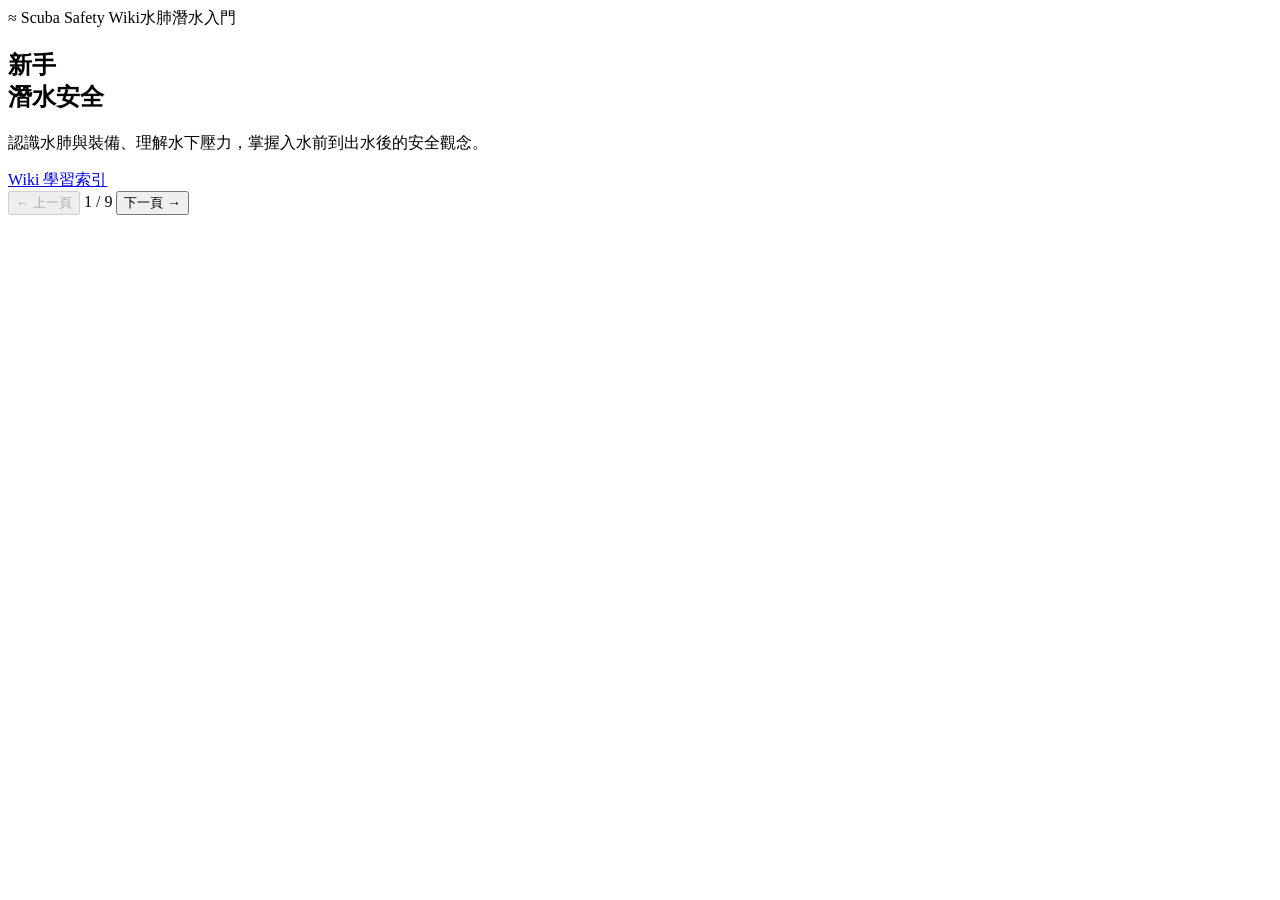
==== presentation/index.html @ 5b240881 "Create index.html" ====
<!doctype html>
<html lang="zh-Hant">
<head>
<meta charset="utf-8">
<meta name="viewport" content="width=device-width, initial-scale=1">
<title>新手潛水安全</title>
<link rel="stylesheet" href="style.css">
<script src="slides.js" defer></script>
</head>
<body>
<div class="deck">
<header class="masthead"><span class="brand"><span aria-hidden="true">≈</span> Scuba Safety Wiki</span><span>水肺潛水入門</span></header>
<main>
<section class="slide cover" aria-labelledby="cover">
  <div class="hero"><div>
    <h1 id="cover" tabindex="-1">新手<br>潛水安全</h1>
    <p class="lead">認識水肺與裝備、理解水下壓力，掌握入水前到出水後的安全觀念。</p>
    <a class="source" href="../wiki/index.md">Wiki 學習索引</a>
  </div>
  <div class="ocean" aria-hidden="true"><div class="waterline"></div><i class="bubble b1"></i><i class="bubble b2"></i><i class="bubble b3"></i><div class="fish"><i></i></div><div class="little-fish"></div><div class="reef"></div></div>
  </div>
</section>
<section class="slide" hidden aria-labelledby="compare">
  <h2 id="compare" tabindex="-1">水肺潛水與浮潛</h2>
  <div class="cards two">
    <article><span class="icon" aria-hidden="true">🌊</span><h3>浮潛</h3><p>在水面用呼吸管吸入空氣。</p></article>
    <article><span class="icon" aria-hidden="true">🤿</span><h3>水肺潛水</h3><p>帶著氣瓶，透過調節器在水下呼吸。</p></article>
  </div>
  <p class="note">水肺潛水需要理論與水中訓練。請在受訓範圍內，與受過訓練的潛伴同行。</p>
  <a class="source" href="../wiki/scuba-vs-snorkeling.md">Wiki · 水肺潛水與浮潛差異</a>
</section>
<section class="slide" hidden aria-labelledby="pressure">
  <h2 id="pressure" tabindex="-1">越深，水壓越大</h2>
  <div class="metric"><strong>↓ 約 10 公尺</strong><span>海水中每多下潛約 10 公尺，壓力增加約 1 個大氣壓。</span></div>
  <ul class="steps">
    <li>下潛時及早、頻繁、輕柔地平衡中耳與外界壓力。</li>
    <li>無法平壓時停下，必要時略升再試。仍無法平壓就結束潛水，避免硬做。</li>
    <li>若耳痛、眩暈或突然聽力下降，結束潛水。症狀持續則先就醫，暫停潛水。</li>
  </ul>
  <a class="source" href="../wiki/pressure-equalization.md">Wiki · 水下壓力與耳壓平衡</a>
</section>
<section class="slide" hidden aria-labelledby="gear">
  <h2 id="gear" tabindex="-1">潛水裝備各有用途</h2>
  <div class="cards three">
    <article><span class="icon" aria-hidden="true">🫧</span><h3>呼吸</h3><p>氣瓶供氣，調節器讓你在水下呼吸。</p></article>
    <article><span class="icon" aria-hidden="true">🛟</span><h3>浮力</h3><p>浮力調整裝置（BCD）與配重用來調整浮力。</p></article>
    <article><span class="icon" aria-hidden="true">⌚</span><h3>監測</h3><p>用壓力表或具供氣監測功能的潛水電腦查看瓶壓。</p></article>
  </div>
  <a class="source" href="../wiki/gear-buddy-check.md">Wiki · 潛水裝備與潛伴檢查</a>
</section>
<section class="slide" hidden aria-labelledby="buddy">
  <h2 id="buddy" tabindex="-1">每次入水前，與潛伴互檢</h2>
  <p>開放式水肺裝備的 BWRAF，包括同日後續每一潛。</p>
  <dl class="checklist">
    <div><dt><b>B</b> 浮力</dt><dd>確認 BCD 連接，測試充氣與排氣。</dd></div>
    <div><dt><b>W</b> 配重</dt><dd>確認固定，彼此知道如何快卸。</dd></div>
    <div><dt><b>R</b> 扣具</dt><dd>確認束帶、扣具牢固，彼此知道如何解開。</dd></div>
    <div><dt><b>A</b> 供氣</dt><dd>確認瓶閥開啟和瓶壓充足。依訓練測試主用與備用調節器、觀察瓶壓，並確認備用調節器的位置。</dd></div>
    <div><dt><b>F</b> 最後確認</dt><dd>整理管線，確認裝備齊備，彼此確認可以入水。</dd></div>
  </dl>
  <a class="source" href="../wiki/gear-buddy-check.md">Wiki · 潛水裝備與潛伴檢查</a>
</section>
<section class="slide" hidden aria-labelledby="ascent">
  <h2 id="ascent" tabindex="-1">減壓症與安全上升</h2>
  <div class="cards two">
    <article><h3>認識減壓症</h3><p>上升減壓時，溶於組織的惰性氣體可能形成氣泡。深度、潛水時間與上升速率都會影響風險。</p></article>
    <article><h3>控制上升</h3><p>在訓練範圍及電腦或潛水表的免減壓限制內規劃，預留時間與氣量。上升時正常呼吸、控制速度，看電腦也看潛伴。</p></article>
  </div>
  <p class="note">PADI 的休閒安全停留做法為約 <strong>5 公尺、3 分鐘</strong>。某些潛水剖面另有必要減壓停留。</p>
  <p>潛水後有異常關節痛、麻木、無力或呼吸困難，應儘速就醫評估。</p>
  <a class="source" href="../wiki/decompression-ascent.md">Wiki · 減壓症與安全上升</a>
</section>
<section class="slide" hidden aria-labelledby="flight">
  <h2 id="flight" tabindex="-1">潛水後，多久能搭機？</h2>
  <p>從最後一潛浮出水面開始算。太早搭機或前往高海拔會增加減壓症風險，等待有助降低風險。</p>
  <table>
    <thead><tr><th scope="col">潛水情況</th><th scope="col">DAN World</th><th scope="col">CDC</th></tr></thead>
    <tbody>
      <tr><th scope="row">單次免減壓</th><td>至少 12 小時</td><td>至少 12 小時</td></tr>
      <tr><th scope="row">重複或多日</th><td>多日重複至少 18 小時</td><td>多次或多日至少 18 小時</td></tr>
      <tr><th scope="row">需強制減壓停留</th><td>遠超過 18 小時（也涵蓋 heliox 或 trimix）</td><td>24–48 小時</td></tr>
    </tbody>
  </table>
  <p class="note">疑似減壓疾病時，先就醫評估，暫緩飛行或前往高海拔。</p>
  <a class="source" href="../wiki/flying-after-diving.md">Wiki · 潛水後搭機間隔</a>
</section>
<section class="slide" hidden aria-labelledby="quiz">
  <h2 id="quiz" tabindex="-1">三題安全情境</h2>
  <div class="questions">
    <fieldset data-answer="stop" data-explanation="先停止下潛，必要時略升再試。仍無法平壓就結束潛水。">
      <legend>1. 下潛時無法平壓，先怎麼做？</legend>
      <label><input type="radio" name="ears" value="stop"> 先停止下潛</label>
      <label><input type="radio" name="ears" value="go"> 繼續下潛</label>
      <p class="feedback" aria-live="polite"></p>
      <a class="source" href="../wiki/pressure-equalization.md">Wiki · 耳壓平衡</a>
    </fieldset>
    <fieldset data-answer="every" data-explanation="每次入水前都要互檢，同日的後續潛水也算。">
      <legend>2. 今天第二次下水，何時互檢？</legend>
      <label><input type="radio" name="buddy" value="first"> 第一次檢查過即可</label>
      <label><input type="radio" name="buddy" value="every"> 這次入水前再檢查</label>
      <p class="feedback" aria-live="polite"></p>
      <a class="source" href="../wiki/gear-buddy-check.md">Wiki · 潛伴檢查</a>
    </fieldset>
    <fieldset data-answer="12" data-explanation="DAN World 與 CDC 都建議單次免減壓潛水後至少等 12 小時。若有疑似症狀，先就醫並暫緩搭機。">
      <legend>3. 無疑似減壓疾病症狀，單次免減壓潛水後至少等多久再搭機？</legend>
      <label><input type="radio" name="flight" value="6"> 6 小時</label>
      <label><input type="radio" name="flight" value="12"> 12 小時</label>
      <p class="feedback" aria-live="polite"></p>
      <a class="source" href="../wiki/flying-after-diving.md">Wiki · 搭機間隔</a>
    </fieldset>
  </div>
</section>
<section class="slide" hidden aria-labelledby="review">
  <h2 id="review" tabindex="-1">從入水前記到出水後</h2>
  <ol class="steps">
    <li><strong>入水前</strong> 在受訓範圍內潛水，每次都與潛伴互檢。</li>
    <li><strong>水中</strong> 及早、輕柔平壓，上升時正常呼吸並控制速度。</li>
    <li><strong>出水後</strong> 依潛水情況安排搭機，有疑似減壓疾病症狀先就醫。</li>
  </ol>
  <h3>參考資料</h3>
  <ul class="references">
    <li><a href="../wiki/index.md">Wiki 索引</a></li>
    <li><a href="../wiki/scuba-vs-snorkeling.md">水肺與浮潛</a></li>
    <li><a href="../wiki/pressure-equalization.md">水壓與耳壓</a></li>
    <li><a href="../wiki/gear-buddy-check.md">裝備與潛伴</a></li>
    <li><a href="../wiki/decompression-ascent.md">減壓與上升</a></li>
    <li><a href="../wiki/flying-after-diving.md">搭機間隔</a></li>
  </ul>
</section>
</main>
<nav class="controls" aria-label="投影片切換">
  <button type="button" id="previous" disabled aria-label="上一頁"><span aria-hidden="true">←</span> 上一頁</button>
  <output id="progress" aria-live="polite">1 / 9</output>
  <button type="button" id="next" aria-label="下一頁">下一頁 <span aria-hidden="true">→</span></button>
</nav>
</div>
</body>
</html>
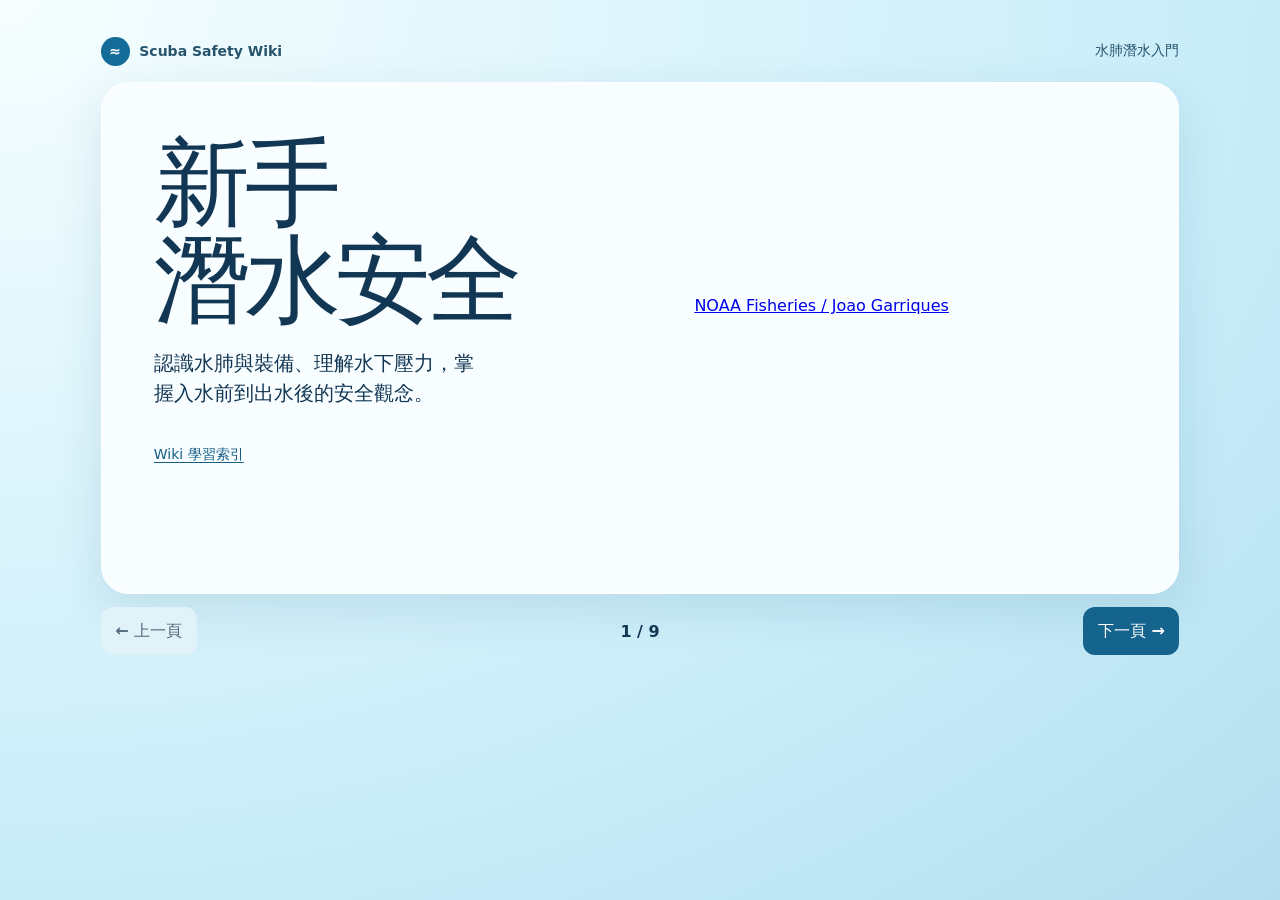
==== commit 7ec645f1: "Update index.html" ====
--- a/presentation/index.html
+++ b/presentation/index.html
@@ -7,7 +7,7 @@
 <link rel="stylesheet" href="style.css">
 <script src="slides.js" defer></script>
 </head>
-<body>
+<body data-slide="1">
 <div class="deck">
 <header class="masthead"><span class="brand"><span aria-hidden="true">≈</span> Scuba Safety Wiki</span><span>水肺潛水入門</span></header>
 <main>
@@ -15,74 +15,79 @@
   <div class="hero"><div>
     <h1 id="cover" tabindex="-1">新手<br>潛水安全</h1>
     <p class="lead">認識水肺與裝備、理解水下壓力，掌握入水前到出水後的安全觀念。</p>
-    <a class="source" href="../wiki/index.md">Wiki 學習索引</a>
+    <a class="source" href="https://github.com/sunnychen950202-svg/scuba_safety_wiki/blob/main/wiki/index.md">Wiki 學習索引</a>
   </div>
-  <div class="ocean" aria-hidden="true"><div class="waterline"></div><i class="bubble b1"></i><i class="bubble b2"></i><i class="bubble b3"></i><div class="fish"><i></i></div><div class="little-fish"></div><div class="reef"></div></div>
+  <figure class="photo"><figcaption><a href="https://commons.wikimedia.org/wiki/File:NOAA_diver_American_Samoa_2023.jpg">NOAA Fisheries / Joao Garriques</a></figcaption></figure>
   </div>
 </section>
 <section class="slide" hidden aria-labelledby="compare">
   <h2 id="compare" tabindex="-1">水肺潛水與浮潛</h2>
   <div class="cards two">
-    <article><span class="icon" aria-hidden="true">🌊</span><h3>浮潛</h3><p>在水面用呼吸管吸入空氣。</p></article>
-    <article><span class="icon" aria-hidden="true">🤿</span><h3>水肺潛水</h3><p>帶著氣瓶，透過調節器在水下呼吸。</p></article>
+    <article><span class="icon" aria-hidden="true">01</span><h3>浮潛</h3><p>在水面用呼吸管吸入空氣。</p></article>
+    <article><span class="icon" aria-hidden="true">02</span><h3>水肺潛水</h3><p>帶著氣瓶，透過調節器在水下呼吸。</p></article>
   </div>
   <p class="note">水肺潛水需要理論與水中訓練。請在受訓範圍內，與受過訓練的潛伴同行。</p>
-  <a class="source" href="../wiki/scuba-vs-snorkeling.md">Wiki · 水肺潛水與浮潛差異</a>
+  <a class="source" href="https://github.com/sunnychen950202-svg/scuba_safety_wiki/blob/main/wiki/scuba-vs-snorkeling.md">Wiki · 水肺潛水與浮潛差異</a>
 </section>
 <section class="slide" hidden aria-labelledby="pressure">
   <h2 id="pressure" tabindex="-1">越深，水壓越大</h2>
-  <div class="metric"><strong>↓ 約 10 公尺</strong><span>海水中每多下潛約 10 公尺，壓力增加約 1 個大氣壓。</span></div>
+  <div class="depth-demo">
+    <div class="depth-water" aria-hidden="true"><span>水面</span><i id="depth-marker"></i><span>30 公尺</span></div>
+    <div>
+      <label for="depth">模擬海水深度</label>
+      <input id="depth" type="range" min="0" max="30" value="10">
+      <output id="reading" class="reading" for="depth">10 公尺 · 約 2 大氣壓</output>
+      <p>以水面約 1 大氣壓估算。每加深約 10 公尺，環境壓力增加約 1 大氣壓。</p>
+    </div>
+  </div>
   <ul class="steps">
     <li>下潛時及早、頻繁、輕柔地平衡中耳與外界壓力。</li>
     <li>無法平壓時停下，必要時略升再試。仍無法平壓就結束潛水，避免硬做。</li>
     <li>若耳痛、眩暈或突然聽力下降，結束潛水。症狀持續則先就醫，暫停潛水。</li>
   </ul>
-  <a class="source" href="../wiki/pressure-equalization.md">Wiki · 水下壓力與耳壓平衡</a>
+  <a class="source" href="https://github.com/sunnychen950202-svg/scuba_safety_wiki/blob/main/wiki/pressure-equalization.md">Wiki · 水下壓力與耳壓平衡</a>
 </section>
 <section class="slide" hidden aria-labelledby="gear">
   <h2 id="gear" tabindex="-1">潛水裝備各有用途</h2>
-  <div class="cards three">
-    <article><span class="icon" aria-hidden="true">🫧</span><h3>呼吸</h3><p>氣瓶供氣，調節器讓你在水下呼吸。</p></article>
-    <article><span class="icon" aria-hidden="true">🛟</span><h3>浮力</h3><p>浮力調整裝置（BCD）與配重用來調整浮力。</p></article>
-    <article><span class="icon" aria-hidden="true">⌚</span><h3>監測</h3><p>用壓力表或具供氣監測功能的潛水電腦查看瓶壓。</p></article>
+  <div class="cards three gear">
+    <details><summary>氣瓶與調節器</summary><p>氣瓶供氣，調節器讓你在水下呼吸。入水前確認瓶閥開啟與瓶壓充足，依訓練測試主用與備用調節器。</p></details>
+    <details><summary>BCD 與配重</summary><p>浮力調整裝置（BCD）和配重用來調整浮力。互檢時測試充排氣、確認配重固定，並確認如何快卸。</p></details>
+    <details><summary>壓力表與潛水電腦</summary><p>用壓力表或具供氣監測功能的電腦查看瓶壓。測試調節器時同時觀察瓶壓。</p></details>
   </div>
-  <a class="source" href="../wiki/gear-buddy-check.md">Wiki · 潛水裝備與潛伴檢查</a>
+  <a class="source" href="https://github.com/sunnychen950202-svg/scuba_safety_wiki/blob/main/wiki/gear-buddy-check.md">Wiki · 潛水裝備與潛伴檢查</a>
 </section>
 <section class="slide" hidden aria-labelledby="buddy">
   <h2 id="buddy" tabindex="-1">每次入水前，與潛伴互檢</h2>
   <p>開放式水肺裝備的 BWRAF，包括同日後續每一潛。</p>
-  <dl class="checklist">
-    <div><dt><b>B</b> 浮力</dt><dd>確認 BCD 連接，測試充氣與排氣。</dd></div>
-    <div><dt><b>W</b> 配重</dt><dd>確認固定，彼此知道如何快卸。</dd></div>
-    <div><dt><b>R</b> 扣具</dt><dd>確認束帶、扣具牢固，彼此知道如何解開。</dd></div>
-    <div><dt><b>A</b> 供氣</dt><dd>確認瓶閥開啟和瓶壓充足。依訓練測試主用與備用調節器、觀察瓶壓，並確認備用調節器的位置。</dd></div>
-    <div><dt><b>F</b> 最後確認</dt><dd>整理管線，確認裝備齊備，彼此確認可以入水。</dd></div>
-  </dl>
-  <a class="source" href="../wiki/gear-buddy-check.md">Wiki · 潛水裝備與潛伴檢查</a>
+  <form class="checklist" id="buddy-check">
+    <label><input type="checkbox"><strong><b>B</b> 浮力</strong><span>確認 BCD 連接，測試充氣與排氣。</span></label>
+    <label><input type="checkbox"><strong><b>W</b> 配重</strong><span>確認固定，彼此知道如何快卸。</span></label>
+    <label><input type="checkbox"><strong><b>R</b> 扣具</strong><span>確認束帶、扣具牢固，彼此知道如何解開。</span></label>
+    <label><input type="checkbox"><strong><b>A</b> 供氣</strong><span>確認瓶閥開啟和瓶壓充足。依訓練測試主用與備用調節器、觀察瓶壓，並確認備用調節器的位置。</span></label>
+    <label><input type="checkbox"><strong><b>F</b> 最後確認</strong><span>整理管線，確認裝備齊備，彼此確認可以入水。</span></label>
+    <div class="check-actions"><output id="check-count" aria-live="polite">已勾選 0 / 5</output><button type="reset">重設清單</button></div>
+  </form>
+  <a class="source" href="https://github.com/sunnychen950202-svg/scuba_safety_wiki/blob/main/wiki/gear-buddy-check.md">Wiki · 潛水裝備與潛伴檢查</a>
 </section>
 <section class="slide" hidden aria-labelledby="ascent">
   <h2 id="ascent" tabindex="-1">減壓症與安全上升</h2>
-  <div class="cards two">
-    <article><h3>認識減壓症</h3><p>上升減壓時，溶於組織的惰性氣體可能形成氣泡。深度、潛水時間與上升速率都會影響風險。</p></article>
-    <article><h3>控制上升</h3><p>在訓練範圍及電腦或潛水表的免減壓限制內規劃，預留時間與氣量。上升時正常呼吸、控制速度，看電腦也看潛伴。</p></article>
+  <div class="scenario">
+    <details open><summary>規劃潛水 · 認識減壓症</summary><p>減壓時，溶於組織的惰性氣體可能形成氣泡。深度、時間與上升速率都會影響風險。在訓練範圍及電腦或潛水表的免減壓限制內規劃，預留上升與停留用的氣量和時間。</p></details>
+    <details><summary>上升途中 · 呼吸與停留</summary><p>保持正常呼吸，控制速度，監看潛水電腦並留意潛伴。PADI 的休閒安全停留做法為約 <strong>5 公尺、3 分鐘</strong>。某些潛水剖面另有必要減壓停留。</p></details>
+    <details><summary>出水後 · 發現異常症狀</summary><p>有異常關節痛、麻木、無力或呼吸困難，應儘速就醫評估。</p></details>
   </div>
-  <p class="note">PADI 的休閒安全停留做法為約 <strong>5 公尺、3 分鐘</strong>。某些潛水剖面另有必要減壓停留。</p>
-  <p>潛水後有異常關節痛、麻木、無力或呼吸困難，應儘速就醫評估。</p>
-  <a class="source" href="../wiki/decompression-ascent.md">Wiki · 減壓症與安全上升</a>
+  <a class="source" href="https://github.com/sunnychen950202-svg/scuba_safety_wiki/blob/main/wiki/decompression-ascent.md">Wiki · 減壓症與安全上升</a>
 </section>
 <section class="slide" hidden aria-labelledby="flight">
   <h2 id="flight" tabindex="-1">潛水後，多久能搭機？</h2>
   <p>從最後一潛浮出水面開始算。太早搭機或前往高海拔會增加減壓症風險，等待有助降低風險。</p>
-  <table>
-    <thead><tr><th scope="col">潛水情況</th><th scope="col">DAN World</th><th scope="col">CDC</th></tr></thead>
-    <tbody>
-      <tr><th scope="row">單次免減壓</th><td>至少 12 小時</td><td>至少 12 小時</td></tr>
-      <tr><th scope="row">重複或多日</th><td>多日重複至少 18 小時</td><td>多次或多日至少 18 小時</td></tr>
-      <tr><th scope="row">需強制減壓停留</th><td>遠超過 18 小時（也涵蓋 heliox 或 trimix）</td><td>24–48 小時</td></tr>
-    </tbody>
-  </table>
+  <div class="scenario">
+    <details open><summary>單次免減壓潛水</summary><p><strong>DAN World 與 CDC</strong> 均建議至少 12 小時。</p></details>
+    <details><summary>重複或多日潛水</summary><p><strong>DAN World</strong> 多日重複潛水至少 18 小時。<br><strong>CDC</strong> 多次潛水或多日潛水至少 18 小時。</p></details>
+    <details><summary>需強制減壓停留</summary><p><strong>DAN World</strong> 遠超過 18 小時（同條也涵蓋 heliox 或 trimix）。<br><strong>CDC</strong> 24–48 小時。</p></details>
+  </div>
   <p class="note">疑似減壓疾病時，先就醫評估，暫緩飛行或前往高海拔。</p>
-  <a class="source" href="../wiki/flying-after-diving.md">Wiki · 潛水後搭機間隔</a>
+  <a class="source" href="https://github.com/sunnychen950202-svg/scuba_safety_wiki/blob/main/wiki/flying-after-diving.md">Wiki · 潛水後搭機間隔</a>
 </section>
 <section class="slide" hidden aria-labelledby="quiz">
   <h2 id="quiz" tabindex="-1">三題安全情境</h2>
@@ -92,21 +97,21 @@
       <label><input type="radio" name="ears" value="stop"> 先停止下潛</label>
       <label><input type="radio" name="ears" value="go"> 繼續下潛</label>
       <p class="feedback" aria-live="polite"></p>
-      <a class="source" href="../wiki/pressure-equalization.md">Wiki · 耳壓平衡</a>
+      <a class="source" href="https://github.com/sunnychen950202-svg/scuba_safety_wiki/blob/main/wiki/pressure-equalization.md">Wiki · 耳壓平衡</a>
     </fieldset>
     <fieldset data-answer="every" data-explanation="每次入水前都要互檢，同日的後續潛水也算。">
       <legend>2. 今天第二次下水，何時互檢？</legend>
       <label><input type="radio" name="buddy" value="first"> 第一次檢查過即可</label>
       <label><input type="radio" name="buddy" value="every"> 這次入水前再檢查</label>
       <p class="feedback" aria-live="polite"></p>
-      <a class="source" href="../wiki/gear-buddy-check.md">Wiki · 潛伴檢查</a>
+      <a class="source" href="https://github.com/sunnychen950202-svg/scuba_safety_wiki/blob/main/wiki/gear-buddy-check.md">Wiki · 潛伴檢查</a>
     </fieldset>
     <fieldset data-answer="12" data-explanation="DAN World 與 CDC 都建議單次免減壓潛水後至少等 12 小時。若有疑似症狀，先就醫並暫緩搭機。">
       <legend>3. 無疑似減壓疾病症狀，單次免減壓潛水後至少等多久再搭機？</legend>
       <label><input type="radio" name="flight" value="6"> 6 小時</label>
       <label><input type="radio" name="flight" value="12"> 12 小時</label>
       <p class="feedback" aria-live="polite"></p>
-      <a class="source" href="../wiki/flying-after-diving.md">Wiki · 搭機間隔</a>
+      <a class="source" href="https://github.com/sunnychen950202-svg/scuba_safety_wiki/blob/main/wiki/flying-after-diving.md">Wiki · 搭機間隔</a>
     </fieldset>
   </div>
 </section>
@@ -119,13 +124,18 @@
   </ol>
   <h3>參考資料</h3>
   <ul class="references">
-    <li><a href="../wiki/index.md">Wiki 索引</a></li>
-    <li><a href="../wiki/scuba-vs-snorkeling.md">水肺與浮潛</a></li>
-    <li><a href="../wiki/pressure-equalization.md">水壓與耳壓</a></li>
-    <li><a href="../wiki/gear-buddy-check.md">裝備與潛伴</a></li>
-    <li><a href="../wiki/decompression-ascent.md">減壓與上升</a></li>
-    <li><a href="../wiki/flying-after-diving.md">搭機間隔</a></li>
+    <li><a href="https://github.com/sunnychen950202-svg/scuba_safety_wiki/blob/main/wiki/index.md">Wiki 索引</a></li>
+    <li><a href="https://github.com/sunnychen950202-svg/scuba_safety_wiki/blob/main/wiki/scuba-vs-snorkeling.md">水肺與浮潛</a></li>
+    <li><a href="https://github.com/sunnychen950202-svg/scuba_safety_wiki/blob/main/wiki/pressure-equalization.md">水壓與耳壓</a></li>
+    <li><a href="https://github.com/sunnychen950202-svg/scuba_safety_wiki/blob/main/wiki/gear-buddy-check.md">裝備與潛伴</a></li>
+    <li><a href="https://github.com/sunnychen950202-svg/scuba_safety_wiki/blob/main/wiki/decompression-ascent.md">減壓與上升</a></li>
+    <li><a href="https://github.com/sunnychen950202-svg/scuba_safety_wiki/blob/main/wiki/flying-after-diving.md">搭機間隔</a></li>
   </ul>
+  <details class="credits"><summary>攝影來源與授權</summary>
+    <p>美屬薩摩亞潛水員，NOAA Fisheries / Joao Garriques。關島珊瑚礁潛水員，David Burdick / NOAA。兩張均由 Wikimedia Commons 標示為美國政府作品、公有領域。畫面有裁切與色調疊加。</p>
+    <a href="https://commons.wikimedia.org/wiki/File:NOAA_diver_American_Samoa_2023.jpg">美屬薩摩亞照片</a> ·
+    <a href="https://commons.wikimedia.org/wiki/File:SCUBA_divers_approaching_a_sinkhole_on_a_Guamanian_reef_(reef317083434).jpg">關島照片</a>
+  </details>
 </section>
 </main>
 <nav class="controls" aria-label="投影片切換">
--- a/presentation/style.css
+++ b/presentation/style.css
@@ -0,0 +1,83 @@
+:root {
+  color-scheme: light;
+  font-family: system-ui, "PingFang TC", "Noto Sans CJK TC", sans-serif;
+  color: #123754;
+  background: #d9f3fc;
+  font-synthesis: none;
+}
+* { box-sizing: border-box; }
+body { margin: 0; min-height: 100vh; background: radial-gradient(ellipse at top left, #f6feff, #c8edf9 68%, #b4deef); }
+.deck { max-width: 72rem; margin: auto; padding: clamp(.75rem, 3vw, 2.3rem); }
+.masthead, .controls { display: flex; align-items: center; justify-content: space-between; gap: .7rem; }
+.masthead { margin-bottom: 1rem; font-size: .875rem; color: #27546d; }
+.brand { font-weight: 750; }
+.brand span { display: inline-grid; place-items: center; background: #146c98; color: white; border-radius: 50%; width: 1.8rem; height: 1.8rem; margin-right: .3rem; }
+.slide { padding: clamp(1.1rem, 4.2vw, 3.25rem); min-height: min(32rem, 65vh); background: #f8fdff; border: 1px solid #fff; border-radius: 1.7rem; box-shadow: 0 1rem 3rem #24658624; }
+[hidden] { display: none !important; }
+h1, h2, h3, p { margin-top: 0; }
+h1 { font-size: clamp(3rem, 8vw, 6rem); letter-spacing: -.055em; line-height: 1.01; margin-bottom: 1.25rem; }
+h2 { font-size: clamp(1.85rem, 4.6vw, 3.3rem); line-height: 1.2; letter-spacing: -.035em; margin-bottom: 1rem; }
+h3 { font-size: 1.25rem; margin-bottom: .5rem; }
+p, li, dd, td, th, label { font-size: 1rem; line-height: 1.55; }
+.lead { max-width: 21rem; font-size: clamp(1rem, 2.3vw, 1.23rem); }
+.hero { display: grid; grid-template-columns: 1fr 1fr; align-items: center; gap: 1.8rem; }
+.ocean { position: relative; isolation: isolate; overflow: hidden; min-height: 23rem; border-radius: 48% 47% 35% 39%; background: linear-gradient(#c3f8f5, #56c7e3 40%, #176da8); }
+.waterline { position: absolute; height: 28%; width: 115%; top: -10%; left: -6%; border-radius: 45%; background: #e1ffff; transform: rotate(-9deg); }
+.fish { position: absolute; width: 44%; height: 28%; top: 35%; left: 29%; border-radius: 55% 48% 50% 55%; background: #ffd182; transform: rotate(-12deg); box-shadow: inset -1rem -.42rem #ffae76; }
+.fish::before { content: ""; position: absolute; height: 70%; width: 36%; top: 14%; left: -24%; background: #ffad78; clip-path: polygon(0 0, 100% 50%, 0 100%, 16% 50%); }
+.fish::after { content: ""; position: absolute; height: 11%; aspect-ratio: 1; top: 34%; left: 70%; border-radius: 50%; background: #123754; box-shadow: -.1rem .9rem 0 .11rem #f89780; }
+.fish i { position: absolute; height: 29%; width: 21%; top: 42%; left: 37%; border-radius: 80% 0 90% 20%; background: #ef946b; }
+.bubble { position: absolute; border: 2px solid #efffff; border-radius: 50%; }
+.b1 { width: 1.4rem; height: 1.4rem; top: 22%; right: 17%; }
+.b2 { width: .8rem; height: .8rem; top: 34%; right: 14%; }
+.b3 { width: 1rem; height: 1rem; top: 67%; left: 16%; }
+.little-fish { position: absolute; width: 16%; height: 8%; border-radius: 50%; bottom: 22%; right: 18%; background: #b2f1ed; }
+.little-fish::after { position: absolute; content: ""; inset: 0 80% 0 -30%; background: #b2f1ed; clip-path: polygon(0 0, 100% 50%, 0 100%); }
+.reef { position: absolute; inset: auto -8% -12% -6%; height: 30%; border-radius: 60% 84% 0 0; background: #0e5a8d; transform: rotate(-5deg); }
+.cards { display: grid; gap: .9rem; margin-bottom: 1rem; }
+.two { grid-template-columns: repeat(2, minmax(0, 1fr)); }
+.three { grid-template-columns: repeat(3, minmax(0, 1fr)); }
+article, fieldset { background: #e9f7fc; border: 1px solid #cce9f3; border-radius: 1rem; padding: 1.1rem; min-width: 0; }
+article p, .note:last-child { margin-bottom: 0; }
+.icon { display: block; font-size: 2.2rem; margin-bottom: .35rem; }
+.note, .metric { padding: .75rem 1rem; background: #e7f6f5; border-left: .25rem solid #428083; border-radius: .4rem; }
+.metric { display: flex; align-items: center; gap: 1rem; }
+.metric strong { flex-shrink: 0; font-size: 1.6rem; }
+.steps { padding-left: 1.6rem; }
+.steps li { margin-block: .5rem; }
+.checklist { display: grid; gap: .32rem; }
+.checklist div { display: grid; grid-template-columns: 7rem 1fr; gap: .5rem; align-items: baseline; padding: .45rem .6rem; border-radius: .6rem; background: #e9f7fc; }
+.checklist dt { font-weight: 700; }
+.checklist b { display: inline-block; text-align: center; width: 1.6rem; margin-right: .2rem; border-radius: .4rem; background: #156f98; color: white; }
+.checklist dd { margin: 0; }
+table { width: 100%; border-collapse: collapse; margin-bottom: .9rem; }
+th, td { padding: .5rem .65rem; text-align: left; border-bottom: 1px solid #c5e3ef; }
+thead, tbody tr:nth-child(even) { background: #e9f7fc; }
+.questions { display: grid; gap: .7rem; }
+fieldset { margin: 0; padding: .4rem .75rem .55rem; }
+legend { font-weight: 750; max-width: 100%; }
+label { display: inline-flex; align-items: center; gap: .4rem; min-height: 44px; padding-inline: .35rem; margin-right: .5rem; cursor: pointer; }
+input[type="radio"] { width: 1.1rem; height: 1.1rem; accent-color: #096c9b; flex-shrink: 0; }
+.feedback { margin: 0; font-weight: 650; }
+.feedback[data-result="correct"] { color: #165949; }
+.feedback[data-result="incorrect"] { color: #923720; }
+.source, .references a { color: #155e84; text-underline-offset: .2em; font-size: .875rem; }
+.source { display: inline-flex; align-items: center; margin-top: .25rem; min-height: 44px; }
+.references { display: flex; flex-wrap: wrap; gap: .45rem .9rem; padding: 0; list-style: none; }
+.references a { display: inline-flex; align-items: center; min-height: 44px; padding: 0 .55rem; border-radius: .45rem; background: #e9f7fc; }
+.controls { margin-top: .85rem; }
+.controls button { min-height: 48px; padding: .55rem .9rem; border: 0; border-radius: .75rem; background: #14648d; color: white; font: inherit; font-weight: 700; cursor: pointer; }
+.controls button:disabled { background: #e1f2f8; color: #506a7b; cursor: default; }
+#progress { font-variant-numeric: tabular-nums; font-weight: 750; }
+:focus-visible { outline: 3px solid #a44813; outline-offset: 3px; }
+@media (max-width: 600px) {
+  .hero, .three { grid-template-columns: 1fr; }
+  .ocean { min-height: 13rem; }
+  .slide { border-radius: 1.1rem; }
+  .metric { align-items: flex-start; flex-direction: column; gap: .25rem; }
+  .checklist div { grid-template-columns: 1fr; gap: .2rem; }
+  td, th { padding: .4rem .3rem; }
+}
+@media (max-width: 390px) {
+  .two { grid-template-columns: 1fr; }
+}
